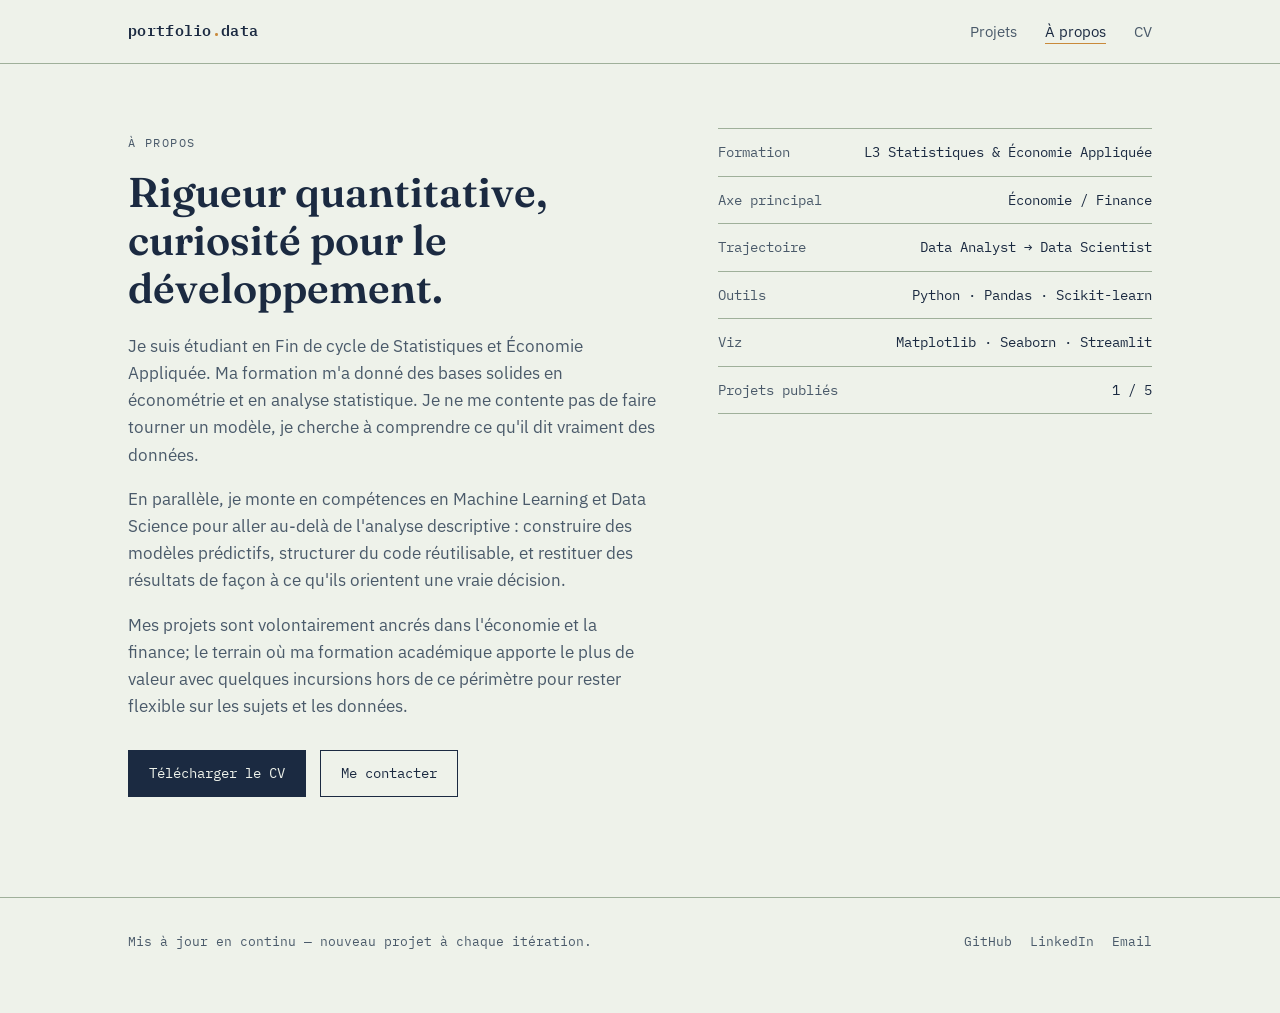
==== about.html @ 58249013 "Update about.html" ====
<!DOCTYPE html>
<html lang="fr">
<head>
<meta charset="UTF-8">
<meta name="viewport" content="width=device-width, initial-scale=1.0">
<title>À propos — Portfolio Data</title>
<link rel="preconnect" href="https://fonts.googleapis.com">
<link rel="preconnect" href="https://fonts.gstatic.com" crossorigin>
<link href="https://fonts.googleapis.com/css2?family=Fraunces:opsz,wght@9..144,400;9..144,600&family=IBM+Plex+Sans:wght@400;500&family=IBM+Plex+Mono:wght@400;500;600&display=swap" rel="stylesheet">
<link rel="stylesheet" href="assets/css/style.css">
</head>
<body class="no-ledger-bg">

<header class="site-header">
  <div class="nav-row">
    <a href="index.html" class="brand">portfolio<span class="dot">.</span>data</a>
    <nav class="primary-nav">
      <ul>
        <li><a href="index.html">Projets</a></li>
        <li><a href="about.html" class="active">À propos</a></li>
        <li><a href="assets/cv.pdf">CV</a></li>
      </ul>
    </nav>
  </div>
</header>

<main>
  <section class="section" style="padding-top:64px;">
    <div class="wrap about-grid">
      <div>
        <span class="eyebrow">À propos</span>
        <h1 style="margin-top:14px;">Rigueur quantitative, curiosité pour le développement.</h1>
        <p>Je suis étudiant en Fin de cycle de Statistiques et Économie Appliquée. Ma formation m'a donné des bases solides en économétrie et en analyse statistique. Je ne me contente pas de faire tourner un modèle, je cherche à comprendre ce qu'il dit vraiment des données.</p>
        <p>En parallèle, je monte en compétences en Machine Learning et Data Science pour aller au-delà de l'analyse descriptive : construire des modèles prédictifs, structurer du code réutilisable, et restituer des résultats de façon à ce qu'ils orientent une vraie décision.</p>
        <p>Mes projets sont volontairement ancrés dans l'économie et la finance; le terrain où ma formation académique apporte le plus de valeur avec quelques incursions hors de ce périmètre pour rester flexible sur les sujets et les données.</p>
        <div class="case-links" style="margin-top:30px;">
          <a href="assets/cv.pdf" class="btn primary">Télécharger le CV</a>
          <a href="mailto:etiessedie@gmail.com" class="btn">Me contacter</a>
        </div>
      </div>

      <div>
        <ul class="fact-list">
          <li><span>Formation</span><span>L3 Statistiques &amp; Économie Appliquée</span></li>
          <li><span>Axe principal</span><span>Économie / Finance</span></li>
          <li><span>Trajectoire</span><span>Data Analyst → Data Scientist</span></li>
          <li><span>Outils</span><span>Python · Pandas · Scikit-learn</span></li>
          <li><span>Viz</span><span>Matplotlib · Seaborn · Streamlit</span></li>
          <li><span>Projets publiés</span><span>1 / 5</span></li>
        </ul>
      </div>
    </div>
  </section>
</main>

<footer class="site-footer">
  <div class="wrap">
    <p>Mis à jour en continu — nouveau projet à chaque itération.</p>
    <div class="socials">
      <a href="https://github.com/">GitHub</a>
      <a href="https://linkedin.com/">LinkedIn</a>
      <a href="mailto:etiessedie@gmail.com">Email</a>
    </div>
  </div>
</footer>

</body>
</html>
---- assets/css/style.css ----
/* ============================================================
   TOKENS
   ============================================================ */
:root {
  --paper: #EEF2EA;
  --paper-raised: #F7FAF4;
  --ink: #1B2A41;
  --ink-soft: #4A5A6A;
  --rule: #C9D2C3;
  --rule-strong: #9FB09A;
  --accent: #C98A3B;
  --accent-soft: #E9D3AE;
  --signal-green: #2F6F4E;
  --signal-red: #A13D3D;

  --font-display: "Fraunces", Georgia, serif;
  --font-body: "IBM Plex Sans", -apple-system, sans-serif;
  --font-mono: "IBM Plex Mono", "Courier New", monospace;

  --max-width: 1080px;
}

* { box-sizing: border-box; }

html {
  scroll-behavior: smooth;
}

@media (prefers-reduced-motion: reduce) {
  html { scroll-behavior: auto; }
  * { animation-duration: 0.01ms !important; transition-duration: 0.01ms !important; }
}

body {
  margin: 0;
  background: var(--paper);
  color: var(--ink);
  font-family: var(--font-body);
  font-size: 17px;
  line-height: 1.6;
  background-image:
    linear-gradient(var(--rule) 1px, transparent 1px);
  background-size: 100% 2.4em;
  background-position: 0 148px;
}

body.no-ledger-bg { background-image: none; }

a { color: var(--ink); }
a:focus-visible, button:focus-visible { outline: 2px solid var(--accent); outline-offset: 3px; }

.wrap {
  max-width: var(--max-width);
  margin: 0 auto;
  padding: 0 28px;
}

/* ============================================================
   TYPOGRAPHY
   ============================================================ */
h1, h2, h3 {
  font-family: var(--font-display);
  font-weight: 600;
  line-height: 1.15;
  margin: 0;
}

.mono {
  font-family: var(--font-mono);
}

.annotation {
  font-family: var(--font-mono);
  font-size: 0.78rem;
  color: var(--accent);
  letter-spacing: 0.02em;
  display: inline-flex;
  align-items: center;
  gap: 6px;
}
.annotation::before {
  content: "";
  width: 14px;
  height: 1px;
  background: var(--accent);
  display: inline-block;
}

.eyebrow {
  font-family: var(--font-mono);
  font-size: 0.75rem;
  text-transform: uppercase;
  letter-spacing: 0.12em;
  color: var(--ink-soft);
}

/* ============================================================
   HEADER / NAV
   ============================================================ */
header.site-header {
  background: var(--paper);
  border-bottom: 1px solid var(--rule-strong);
  position: sticky;
  top: 0;
  z-index: 20;
}

.nav-row {
  display: flex;
  align-items: center;
  justify-content: space-between;
  padding: 18px 28px;
  max-width: var(--max-width);
  margin: 0 auto;
}

.brand {
  font-family: var(--font-mono);
  font-weight: 600;
  font-size: 0.95rem;
  text-decoration: none;
  color: var(--ink);
  letter-spacing: 0.02em;
}
.brand .dot { color: var(--accent); }

nav.primary-nav ul {
  display: flex;
  gap: 28px;
  list-style: none;
  margin: 0;
  padding: 0;
}
nav.primary-nav a {
  text-decoration: none;
  font-size: 0.92rem;
  color: var(--ink-soft);
  border-bottom: 1px solid transparent;
  padding-bottom: 2px;
  transition: color 0.15s ease, border-color 0.15s ease;
}
nav.primary-nav a:hover,
nav.primary-nav a.active {
  color: var(--ink);
  border-color: var(--accent);
}

/* ============================================================
   HERO
   ============================================================ */
.hero {
  padding: 88px 0 64px;
}

.hero .eyebrow { margin-bottom: 18px; display: block; }

.hero h1 {
  font-size: clamp(2.1rem, 5vw, 3.4rem);
  max-width: 15ch;
  margin-bottom: 22px;
}

.hero .stat-note {
  margin: 22px 0 30px;
  padding-left: 16px;
  border-left: 2px solid var(--accent);
}
.hero .stat-note p {
  margin: 0;
  color: var(--ink-soft);
  font-size: 1.05rem;
  max-width: 56ch;
}

.hero-actions {
  display: flex;
  gap: 14px;
  flex-wrap: wrap;
  margin-top: 30px;
}

.btn {
  font-family: var(--font-mono);
  font-size: 0.88rem;
  text-decoration: none;
  padding: 11px 20px;
  border: 1px solid var(--ink);
  color: var(--ink);
  display: inline-block;
  transition: background 0.15s ease, color 0.15s ease;
}
.btn:hover { background: var(--ink); color: var(--paper); }
.btn.primary { background: var(--ink); color: var(--paper); }
.btn.primary:hover { background: var(--accent); border-color: var(--accent); color: var(--ink); }

/* ============================================================
   PROJECT LEDGER
   ============================================================ */
.ledger-section { padding: 40px 0 90px; }

.ledger-heading {
  display: flex;
  align-items: baseline;
  justify-content: space-between;
  margin-bottom: 8px;
  flex-wrap: wrap;
  gap: 10px;
}
.ledger-heading h2 { font-size: 1.6rem; }

.ledger-table {
  margin-top: 28px;
  border-top: 1px solid var(--ink);
}

.ledger-row {
  display: grid;
  grid-template-columns: 90px 1fr auto auto 28px;
  align-items: center;
  gap: 18px;
  padding: 20px 4px;
  border-bottom: 1px solid var(--rule-strong);
  text-decoration: none;
  color: var(--ink);
  transition: background 0.15s ease;
}
.ledger-row.is-live:hover { background: var(--paper-raised); }

.ledger-row .ticker {
  font-family: var(--font-mono);
  font-weight: 600;
  font-size: 0.95rem;
  color: var(--accent);
}
.ledger-row.is-pending .ticker { color: var(--ink-soft); }

.ledger-row .title-block .name {
  font-family: var(--font-display);
  font-size: 1.15rem;
  display: block;
}
.ledger-row .title-block .method {
  font-family: var(--font-mono);
  font-size: 0.75rem;
  color: var(--ink-soft);
  text-transform: uppercase;
  letter-spacing: 0.06em;
}

.ledger-row .metric {
  font-family: var(--font-mono);
  font-size: 0.88rem;
  text-align: right;
  white-space: nowrap;
}
.ledger-row .metric .up { color: var(--signal-green); }
.ledger-row .metric .down { color: var(--signal-red); }

.ledger-row .status {
  font-family: var(--font-mono);
  font-size: 0.72rem;
  text-transform: uppercase;
  letter-spacing: 0.08em;
  padding: 4px 9px;
  border: 1px solid var(--rule-strong);
  color: var(--ink-soft);
  white-space: nowrap;
}
.ledger-row.is-live .status {
  border-color: var(--signal-green);
  color: var(--signal-green);
}

.ledger-row .arrow {
  font-family: var(--font-mono);
  color: var(--ink-soft);
  transition: transform 0.15s ease;
}
.ledger-row.is-live:hover .arrow { transform: translateX(4px); color: var(--accent); }

.ledger-row.is-pending {
  cursor: default;
  color: var(--ink-soft);
}

@media (max-width: 640px) {
  .ledger-row {
    grid-template-columns: 60px 1fr;
    grid-template-areas:
      "ticker status"
      "title title"
      "metric arrow";
    row-gap: 8px;
  }
  .ledger-row .ticker { grid-area: ticker; }
  .ledger-row .status { grid-area: status; justify-self: start; }
  .ledger-row .title-block { grid-area: title; }
  .ledger-row .metric { grid-area: metric; text-align: left; }
  .ledger-row .arrow { grid-area: arrow; justify-self: end; }
}

/* ============================================================
   ABOUT / SECTIONS
   ============================================================ */
.section { padding: 60px 0; }
.section-divider {
  border: none;
  border-top: 1px solid var(--rule-strong);
  margin: 0;
}

.about-grid {
  display: grid;
  grid-template-columns: 1.1fr 0.9fr;
  gap: 60px;
  align-items: start;
}
@media (max-width: 780px) {
  .about-grid { grid-template-columns: 1fr; gap: 36px; }
}

.about-grid p { color: var(--ink-soft); max-width: 58ch; }
.about-grid h1 { font-size: clamp(1.8rem, 4vw, 2.6rem); margin-bottom: 20px; }

.fact-list {
  font-family: var(--font-mono);
  font-size: 0.88rem;
  list-style: none;
  margin: 0;
  padding: 0;
  border-top: 1px solid var(--rule-strong);
}
.fact-list li {
  display: flex;
  justify-content: space-between;
  gap: 20px;
  padding: 12px 0;
  border-bottom: 1px solid var(--rule-strong);
}
.fact-list li span:first-child { color: var(--ink-soft); }

/* ============================================================
   PROJECT DETAIL / CASE STUDY
   ============================================================ */
.case-header { padding: 56px 0 30px; }
.case-header .ticker-badge {
  font-family: var(--font-mono);
  color: var(--accent);
  font-size: 0.95rem;
  margin-bottom: 14px;
  display: block;
}
.case-header h1 { font-size: clamp(1.9rem, 4.5vw, 2.8rem); max-width: 22ch; }
.case-header .lede {
  margin-top: 18px;
  color: var(--ink-soft);
  max-width: 62ch;
  font-size: 1.08rem;
}

.metric-row {
  display: grid;
  grid-template-columns: repeat(4, 1fr);
  gap: 1px;
  background: var(--rule-strong);
  margin: 40px 0;
  border: 1px solid var(--rule-strong);
}
@media (max-width: 700px) {
  .metric-row { grid-template-columns: repeat(2, 1fr); }
}
.metric-cell {
  background: var(--paper-raised);
  padding: 20px 18px;
}
.metric-cell .value {
  font-family: var(--font-mono);
  font-size: 1.5rem;
  font-weight: 600;
  color: var(--ink);
  display: block;
}
.metric-cell .label {
  font-family: var(--font-mono);
  font-size: 0.72rem;
  text-transform: uppercase;
  letter-spacing: 0.06em;
  color: var(--ink-soft);
  margin-top: 6px;
  display: block;
}

.star-block {
  display: grid;
  grid-template-columns: 130px 1fr;
  gap: 6px 24px;
  margin: 46px 0;
  padding-top: 30px;
  border-top: 1px solid var(--rule-strong);
}
.star-block .star-label {
  font-family: var(--font-mono);
  font-size: 0.78rem;
  text-transform: uppercase;
  letter-spacing: 0.08em;
  color: var(--accent);
  padding: 14px 0;
}
.star-block .star-text {
  padding: 14px 0;
  border-bottom: 1px solid var(--rule);
  color: var(--ink-soft);
}
.star-block .star-text:last-of-type { border-bottom: none; }
@media (max-width: 640px) {
  .star-block { grid-template-columns: 1fr; gap: 4px; }
  .star-block .star-label { padding-bottom: 0; }
}

figure.case-figure { margin: 40px 0; }
figure.case-figure img {
  width: 100%;
  display: block;
  border: 1px solid var(--rule-strong);
  background: #fff;
}
figure.case-figure figcaption {
  font-family: var(--font-mono);
  font-size: 0.8rem;
  color: var(--ink-soft);
  margin-top: 10px;
}

.case-quote {
  font-family: var(--font-display);
  font-size: 1.3rem;
  line-height: 1.5;
  color: var(--ink);
  border-left: 2px solid var(--accent);
  padding-left: 22px;
  margin: 46px 0;
  max-width: 56ch;
}

.case-links {
  display: flex;
  gap: 14px;
  flex-wrap: wrap;
  margin-top: 20px;
}

/* ============================================================
   FOOTER
   ============================================================ */
footer.site-footer {
  border-top: 1px solid var(--rule-strong);
  padding: 34px 0 60px;
  margin-top: 40px;
}
footer.site-footer .wrap {
  display: flex;
  justify-content: space-between;
  align-items: center;
  flex-wrap: wrap;
  gap: 12px;
}
footer.site-footer p {
  font-family: var(--font-mono);
  font-size: 0.8rem;
  color: var(--ink-soft);
  margin: 0;
}
footer.site-footer .socials {
  display: flex;
  gap: 18px;
}
footer.site-footer .socials a {
  font-family: var(--font-mono);
  font-size: 0.8rem;
  text-decoration: none;
  color: var(--ink-soft);
  border-bottom: 1px solid transparent;
}
footer.site-footer .socials a:hover { color: var(--ink); border-color: var(--accent); }
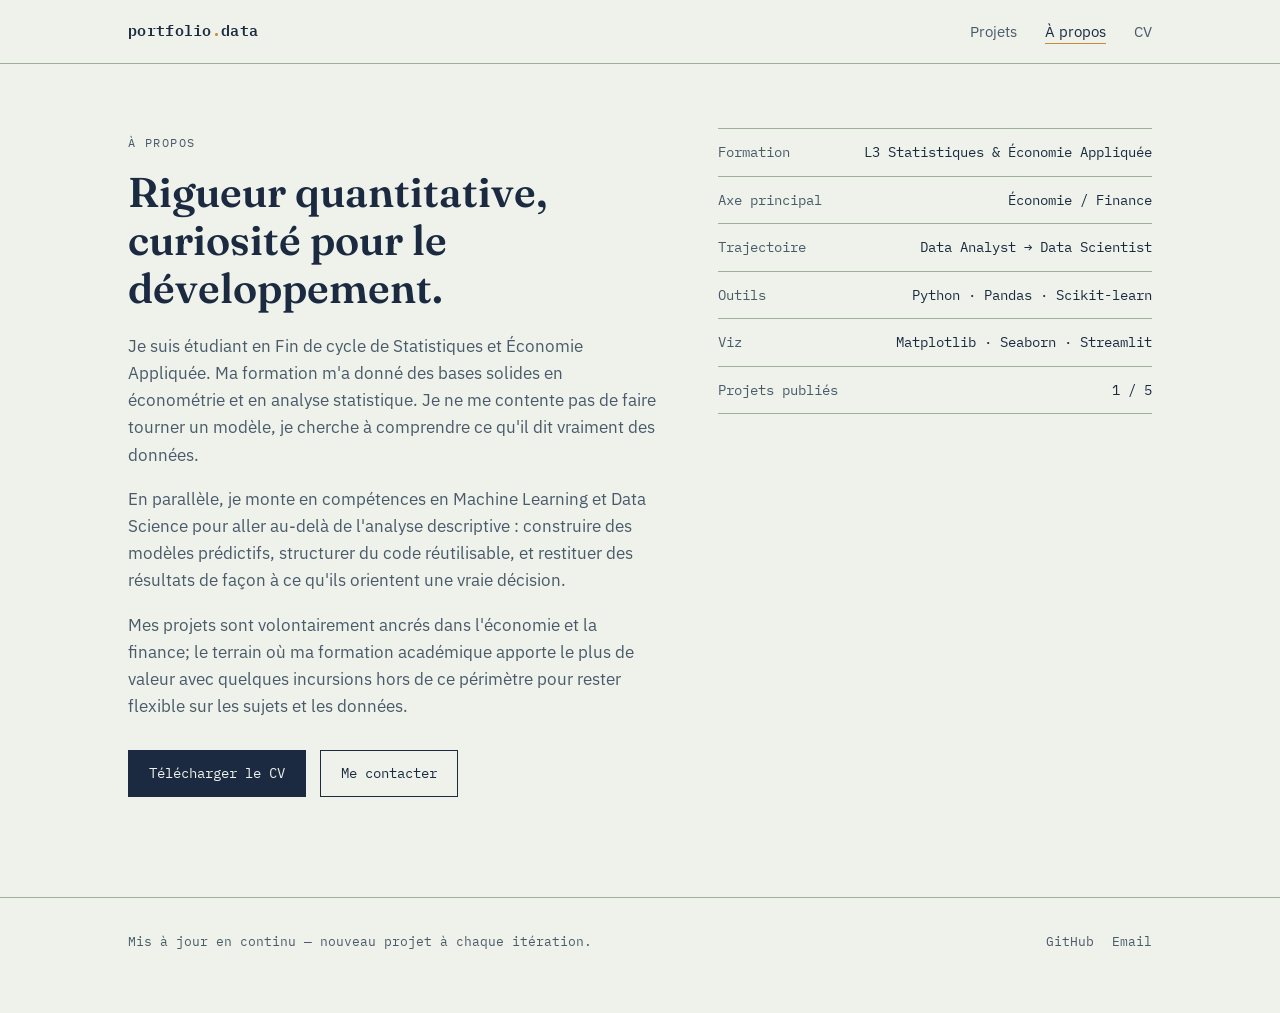
==== commit c1162738: "Update about.html" ====
--- a/about.html
+++ b/about.html
@@ -57,8 +57,8 @@
   <div class="wrap">
     <p>Mis à jour en continu — nouveau projet à chaque itération.</p>
     <div class="socials">
-      <a href="https://github.com/">GitHub</a>
-      <a href="https://linkedin.com/">LinkedIn</a>
+      <a href="https://github.com/etiessedie-ctrl">GitHub</a>
+      <a href="https://www.linkedin.com/in/emmanuel-tiessedie-494a54348>LinkedIn</a>
       <a href="mailto:etiessedie@gmail.com">Email</a>
     </div>
   </div>
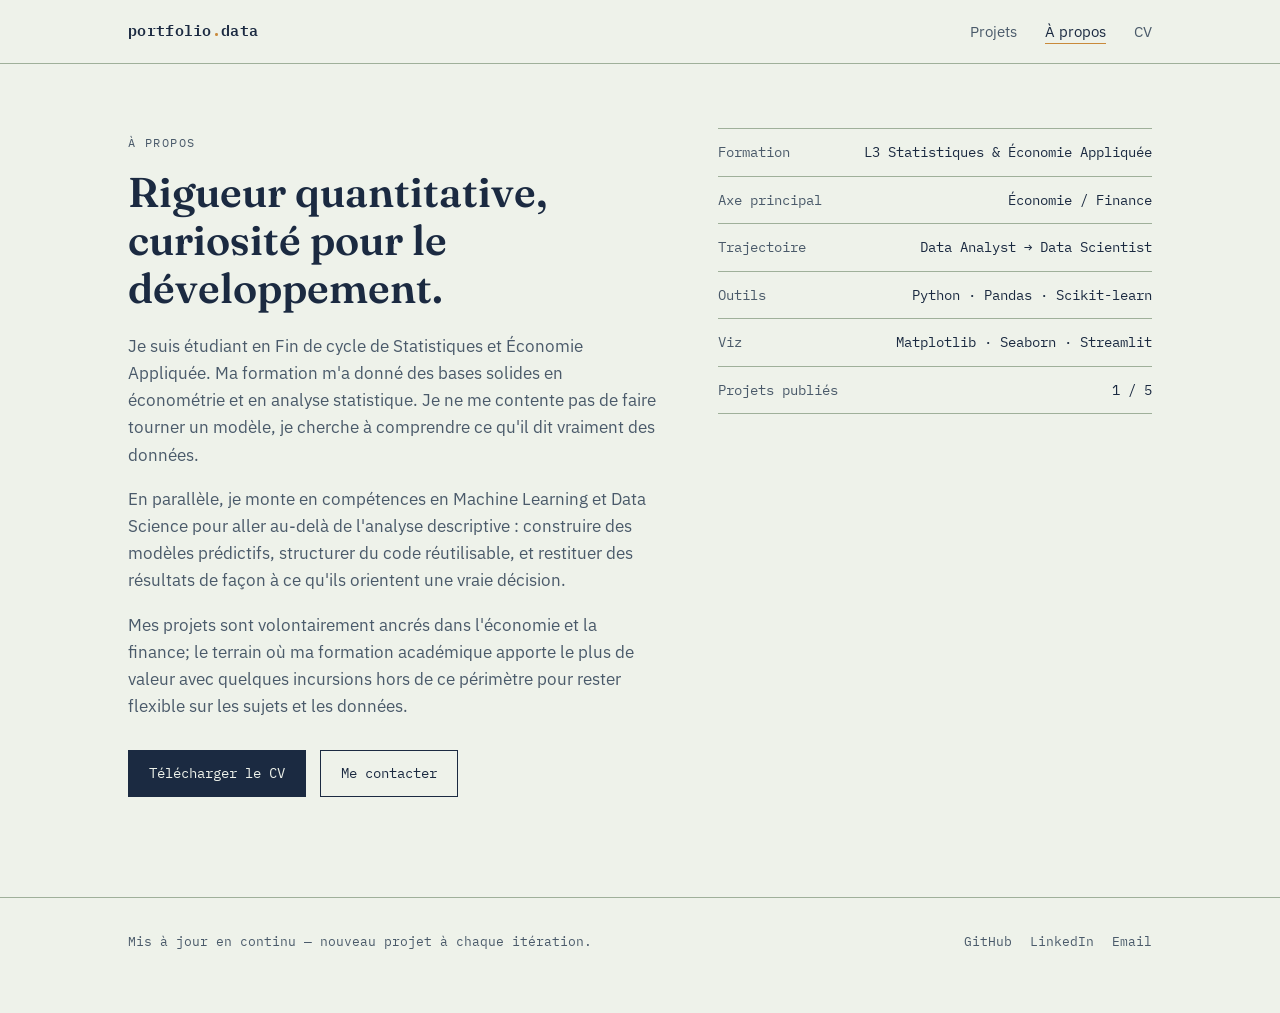
==== commit 836cd502: "Fix LinkedIn link syntax in about.html" ====
--- a/about.html
+++ b/about.html
@@ -58,7 +58,7 @@
     <p>Mis à jour en continu — nouveau projet à chaque itération.</p>
     <div class="socials">
       <a href="https://github.com/etiessedie-ctrl">GitHub</a>
-      <a href="https://www.linkedin.com/in/emmanuel-tiessedie-494a54348>LinkedIn</a>
+      <a href="https://www.linkedin.com/in/emmanuel-tiessedie-494a54348">LinkedIn</a>
       <a href="mailto:etiessedie@gmail.com">Email</a>
     </div>
   </div>
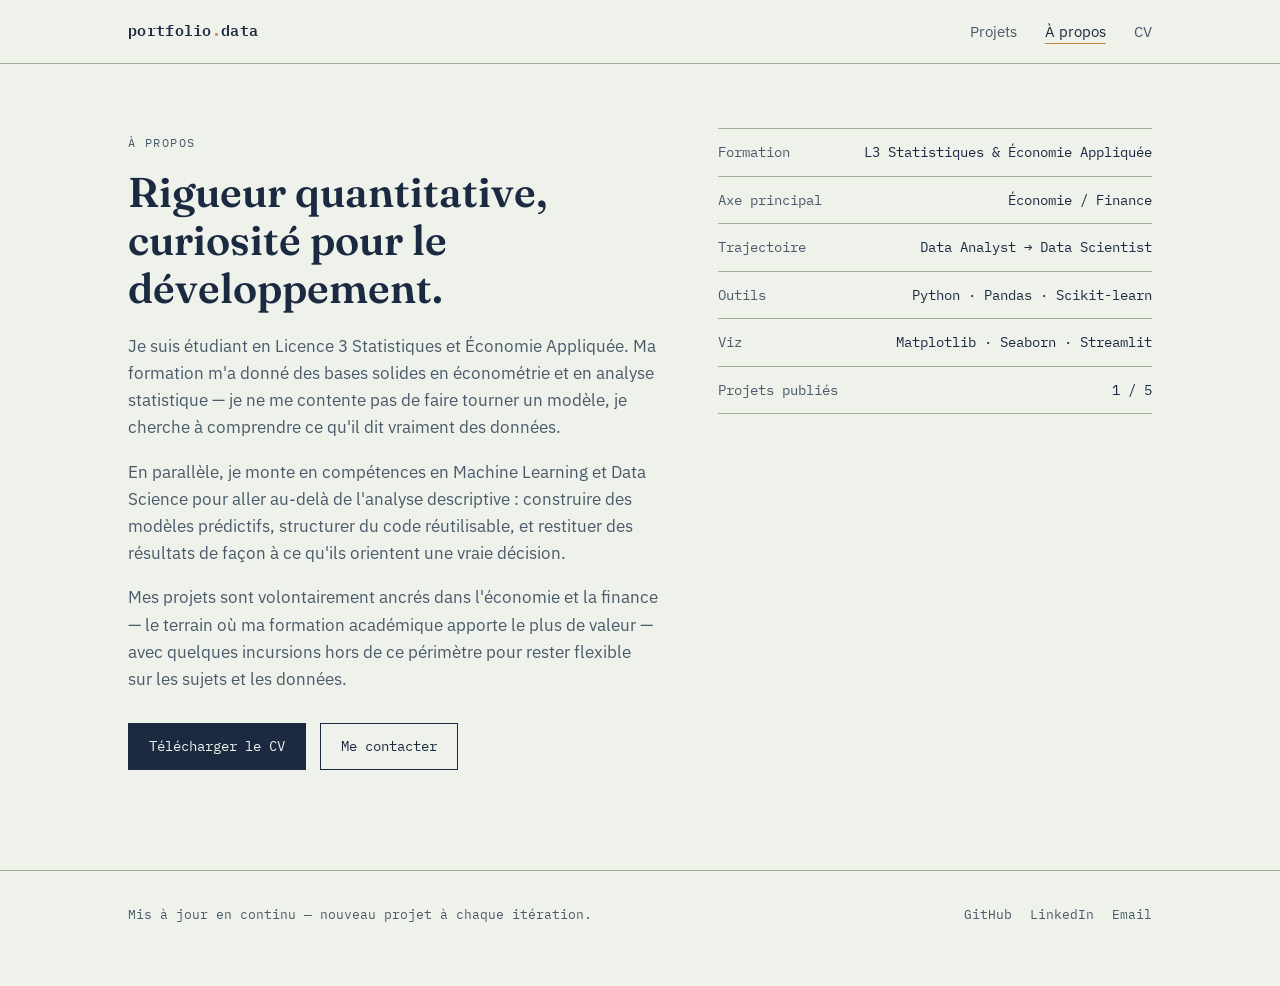
==== commit 44e19780: "Add files via upload" ====
--- a/about.html
+++ b/about.html
@@ -30,9 +30,9 @@
       <div>
         <span class="eyebrow">À propos</span>
         <h1 style="margin-top:14px;">Rigueur quantitative, curiosité pour le développement.</h1>
-        <p>Je suis étudiant en Fin de cycle de Statistiques et Économie Appliquée. Ma formation m'a donné des bases solides en économétrie et en analyse statistique. Je ne me contente pas de faire tourner un modèle, je cherche à comprendre ce qu'il dit vraiment des données.</p>
+        <p>Je suis étudiant en Licence 3 Statistiques et Économie Appliquée. Ma formation m'a donné des bases solides en économétrie et en analyse statistique — je ne me contente pas de faire tourner un modèle, je cherche à comprendre ce qu'il dit vraiment des données.</p>
         <p>En parallèle, je monte en compétences en Machine Learning et Data Science pour aller au-delà de l'analyse descriptive : construire des modèles prédictifs, structurer du code réutilisable, et restituer des résultats de façon à ce qu'ils orientent une vraie décision.</p>
-        <p>Mes projets sont volontairement ancrés dans l'économie et la finance; le terrain où ma formation académique apporte le plus de valeur avec quelques incursions hors de ce périmètre pour rester flexible sur les sujets et les données.</p>
+        <p>Mes projets sont volontairement ancrés dans l'économie et la finance — le terrain où ma formation académique apporte le plus de valeur — avec quelques incursions hors de ce périmètre pour rester flexible sur les sujets et les données.</p>
         <div class="case-links" style="margin-top:30px;">
           <a href="assets/cv.pdf" class="btn primary">Télécharger le CV</a>
           <a href="mailto:etiessedie@gmail.com" class="btn">Me contacter</a>
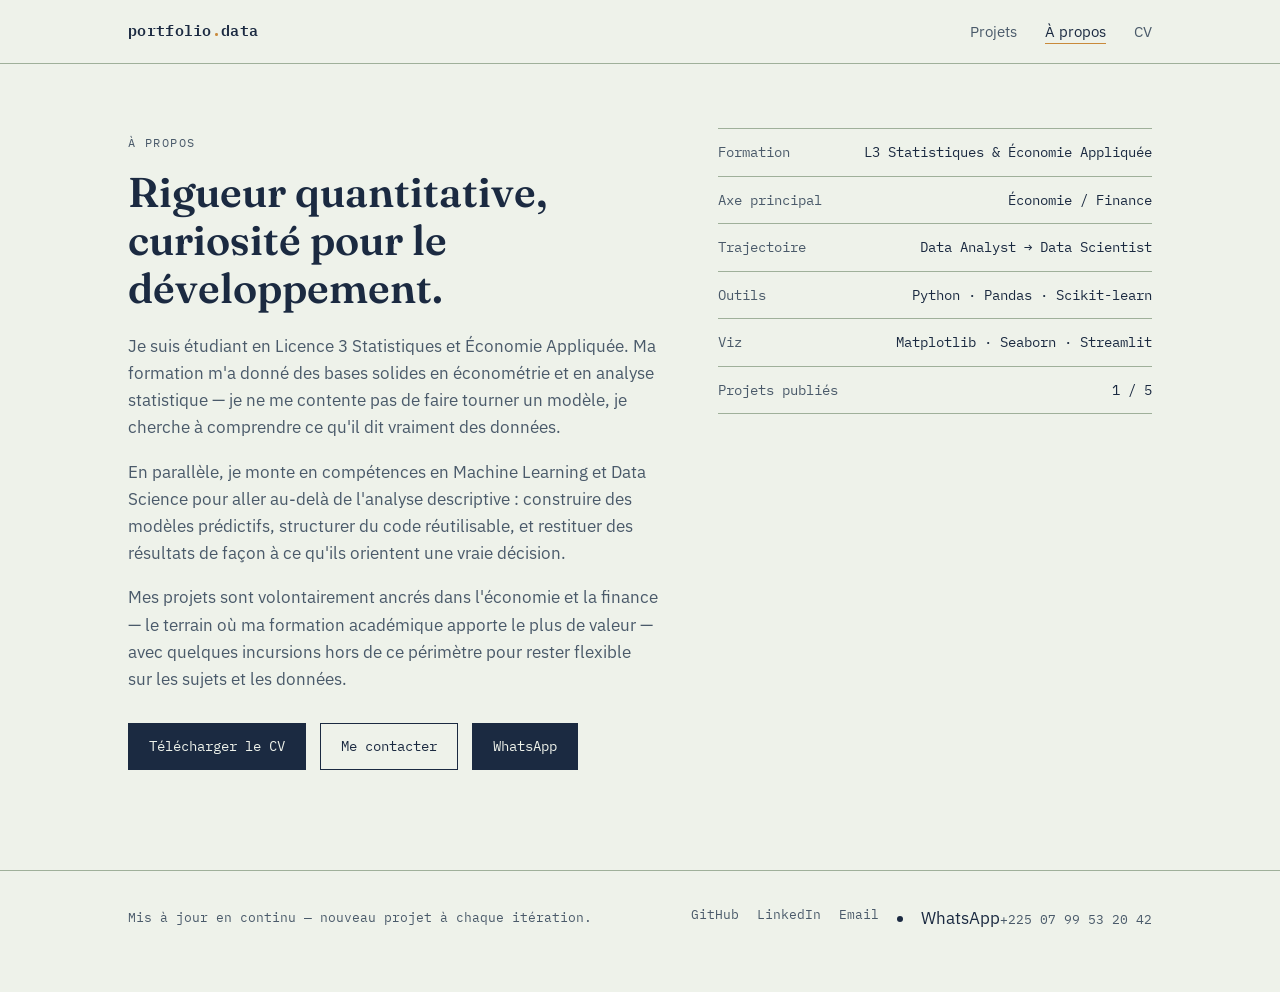
==== commit 13213321: "Add WhatsApp contact link to about.html" ====
--- a/about.html
+++ b/about.html
@@ -36,6 +36,7 @@
         <div class="case-links" style="margin-top:30px;">
           <a href="assets/cv.pdf" class="btn primary">Télécharger le CV</a>
           <a href="mailto:etiessedie@gmail.com" class="btn">Me contacter</a>
+          <a href="https://wa.me/2250799532042" class="btn primary">WhatsApp</a>
         </div>
       </div>
 
@@ -60,9 +61,11 @@
       <a href="https://github.com/etiessedie-ctrl">GitHub</a>
       <a href="https://www.linkedin.com/in/emmanuel-tiessedie-494a54348">LinkedIn</a>
       <a href="mailto:etiessedie@gmail.com">Email</a>
+      <li><span>WhatsApp</span><span><a href="https://wa.me/2250799532042">+225 07 99 53 20 42</a></span></li>
     </div>
   </div>
 </footer>
 
+
 </body>
 </html>
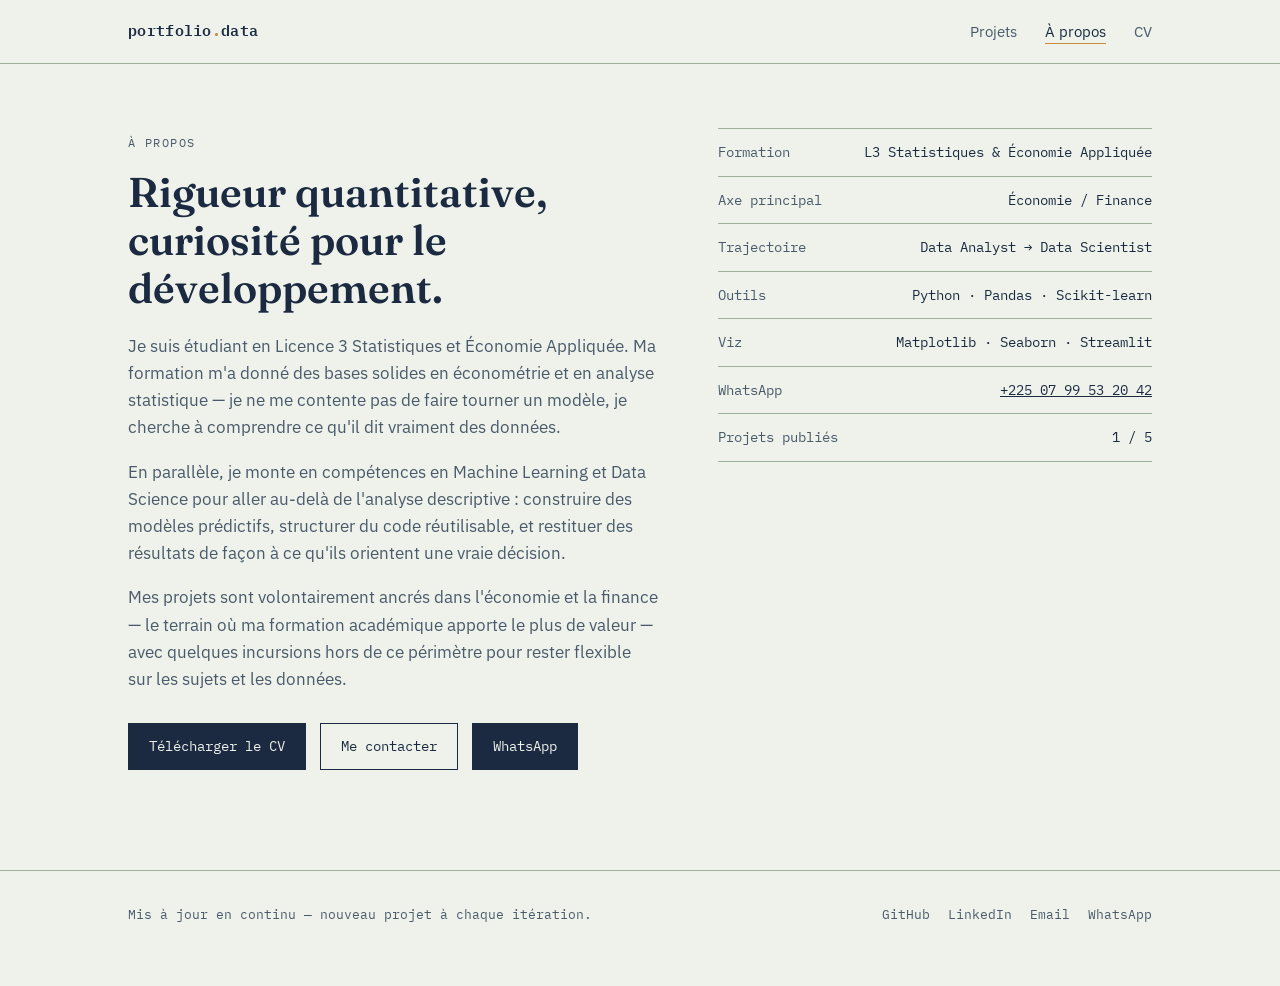
==== commit 8dad04f0: "Add WhatsApp contact link to about.html" ====
--- a/about.html
+++ b/about.html
@@ -47,6 +47,7 @@
           <li><span>Trajectoire</span><span>Data Analyst → Data Scientist</span></li>
           <li><span>Outils</span><span>Python · Pandas · Scikit-learn</span></li>
           <li><span>Viz</span><span>Matplotlib · Seaborn · Streamlit</span></li>
+          <li><span>WhatsApp</span><span><a href="https://wa.me/2250799532042">+225 07 99 53 20 42</a></span></li>
           <li><span>Projets publiés</span><span>1 / 5</span></li>
         </ul>
       </div>
@@ -61,11 +62,10 @@
       <a href="https://github.com/etiessedie-ctrl">GitHub</a>
       <a href="https://www.linkedin.com/in/emmanuel-tiessedie-494a54348">LinkedIn</a>
       <a href="mailto:etiessedie@gmail.com">Email</a>
-      <li><span>WhatsApp</span><span><a href="https://wa.me/2250799532042">+225 07 99 53 20 42</a></span></li>
+      <a href="https://wa.me/2250799532042">WhatsApp</a>
     </div>
   </div>
 </footer>
 
-
 </body>
 </html>
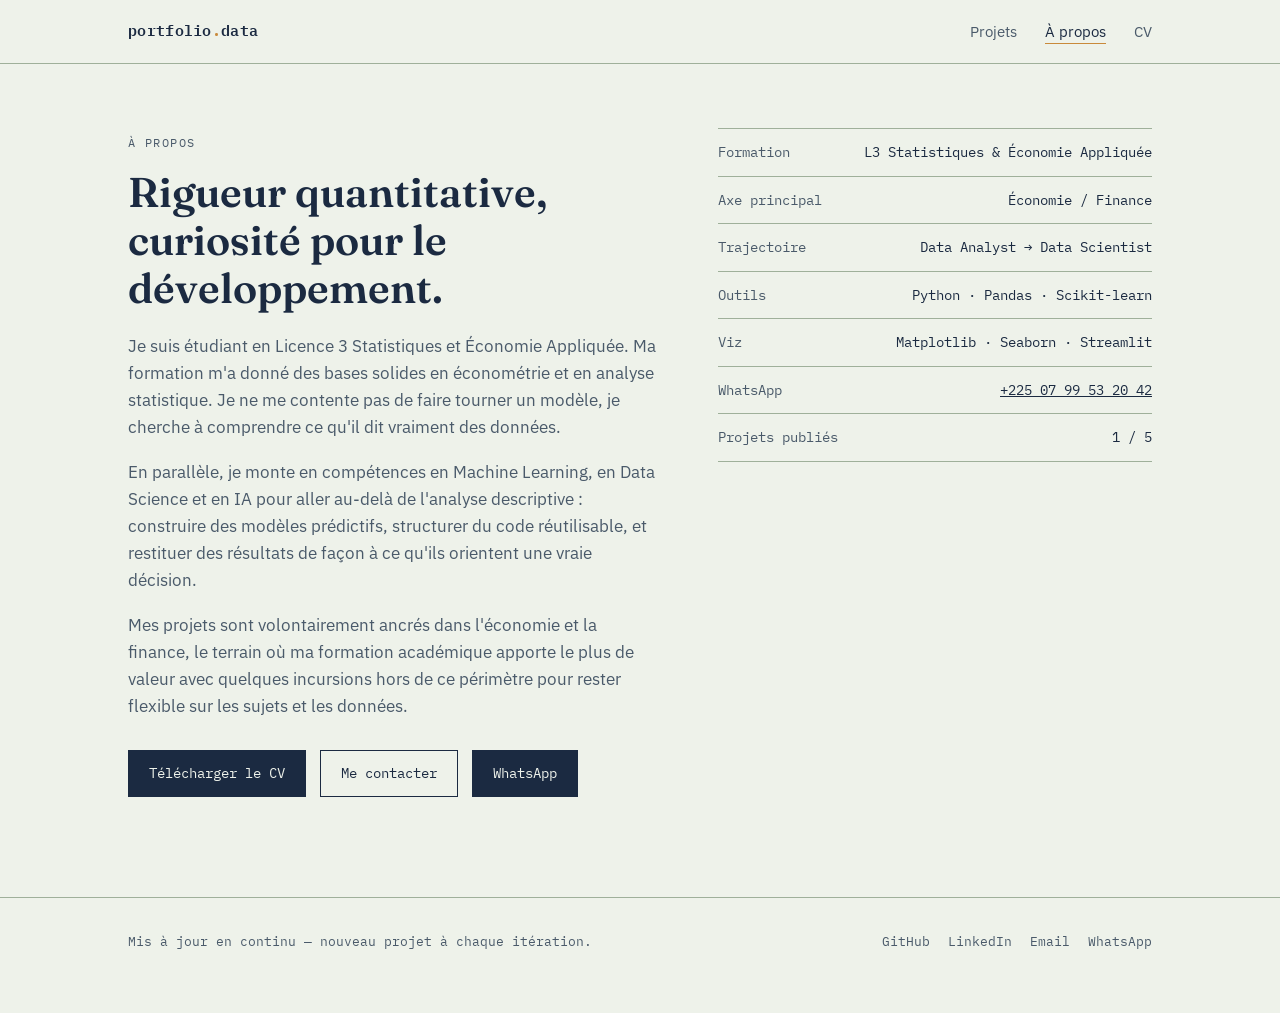
==== commit 3c486efa: "Update about.html" ====
--- a/about.html
+++ b/about.html
@@ -30,9 +30,9 @@
       <div>
         <span class="eyebrow">À propos</span>
         <h1 style="margin-top:14px;">Rigueur quantitative, curiosité pour le développement.</h1>
-        <p>Je suis étudiant en Licence 3 Statistiques et Économie Appliquée. Ma formation m'a donné des bases solides en économétrie et en analyse statistique — je ne me contente pas de faire tourner un modèle, je cherche à comprendre ce qu'il dit vraiment des données.</p>
-        <p>En parallèle, je monte en compétences en Machine Learning et Data Science pour aller au-delà de l'analyse descriptive : construire des modèles prédictifs, structurer du code réutilisable, et restituer des résultats de façon à ce qu'ils orientent une vraie décision.</p>
-        <p>Mes projets sont volontairement ancrés dans l'économie et la finance — le terrain où ma formation académique apporte le plus de valeur — avec quelques incursions hors de ce périmètre pour rester flexible sur les sujets et les données.</p>
+        <p>Je suis étudiant en Licence 3 Statistiques et Économie Appliquée. Ma formation m'a donné des bases solides en économétrie et en analyse statistique. Je ne me contente pas de faire tourner un modèle, je cherche à comprendre ce qu'il dit vraiment des données.</p>
+        <p>En parallèle, je monte en compétences en Machine Learning, en Data Science et en IA pour aller au-delà de l'analyse descriptive : construire des modèles prédictifs, structurer du code réutilisable, et restituer des résultats de façon à ce qu'ils orientent une vraie décision.</p>
+        <p>Mes projets sont volontairement ancrés dans l'économie et la finance, le terrain où ma formation académique apporte le plus de valeur avec quelques incursions hors de ce périmètre pour rester flexible sur les sujets et les données.</p>
         <div class="case-links" style="margin-top:30px;">
           <a href="assets/cv.pdf" class="btn primary">Télécharger le CV</a>
           <a href="mailto:etiessedie@gmail.com" class="btn">Me contacter</a>
